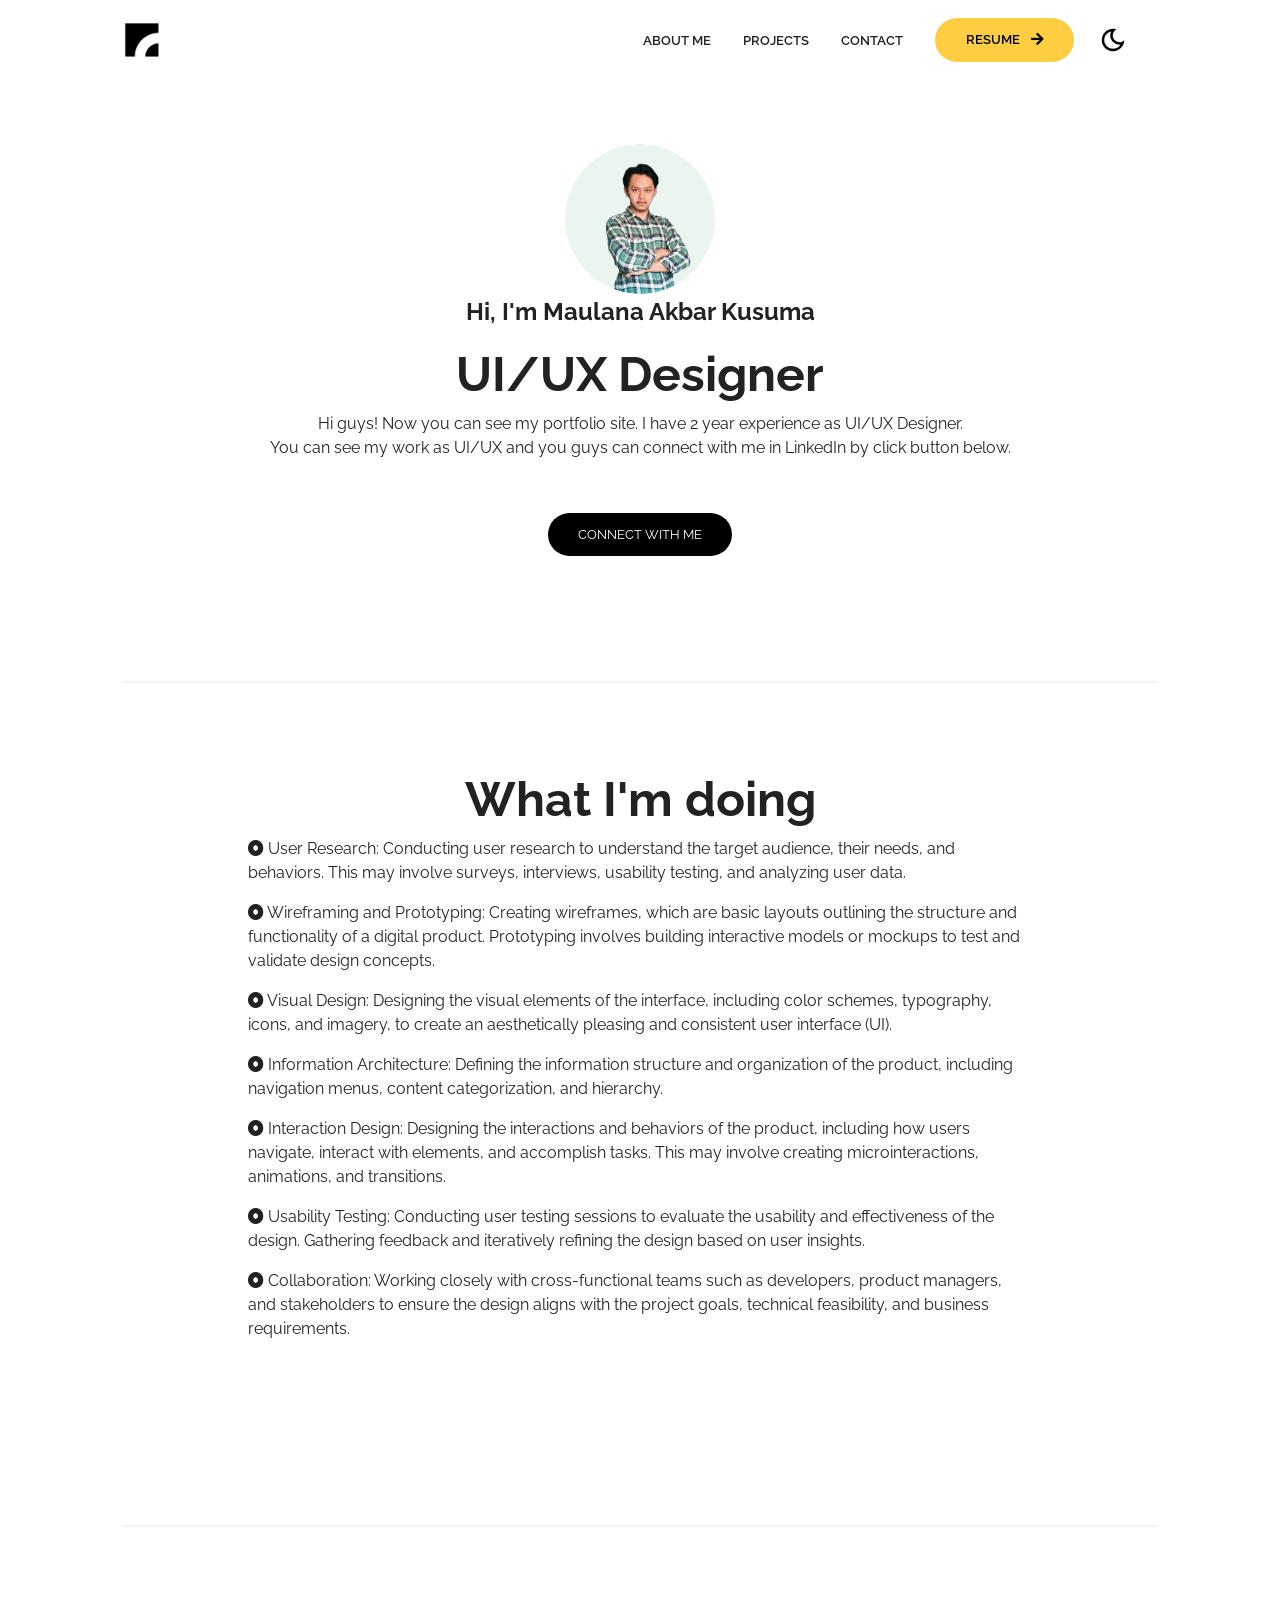
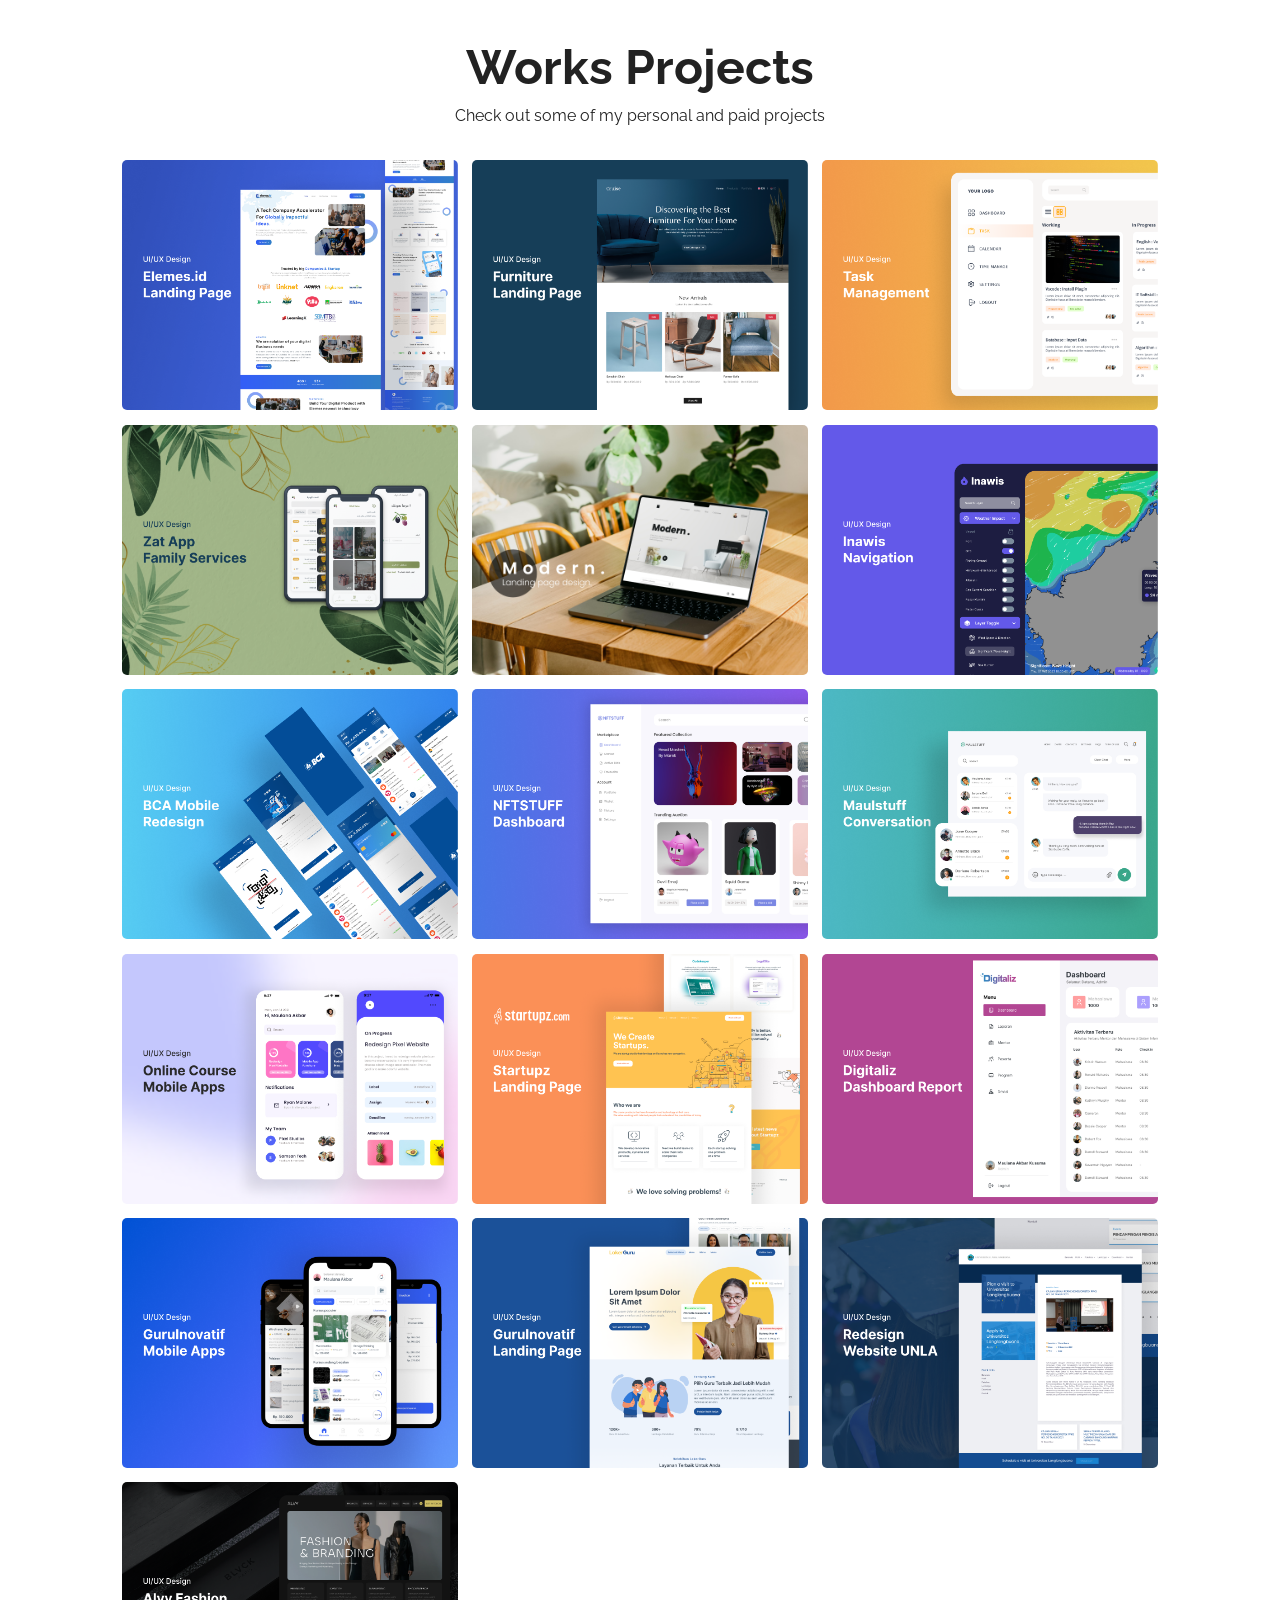
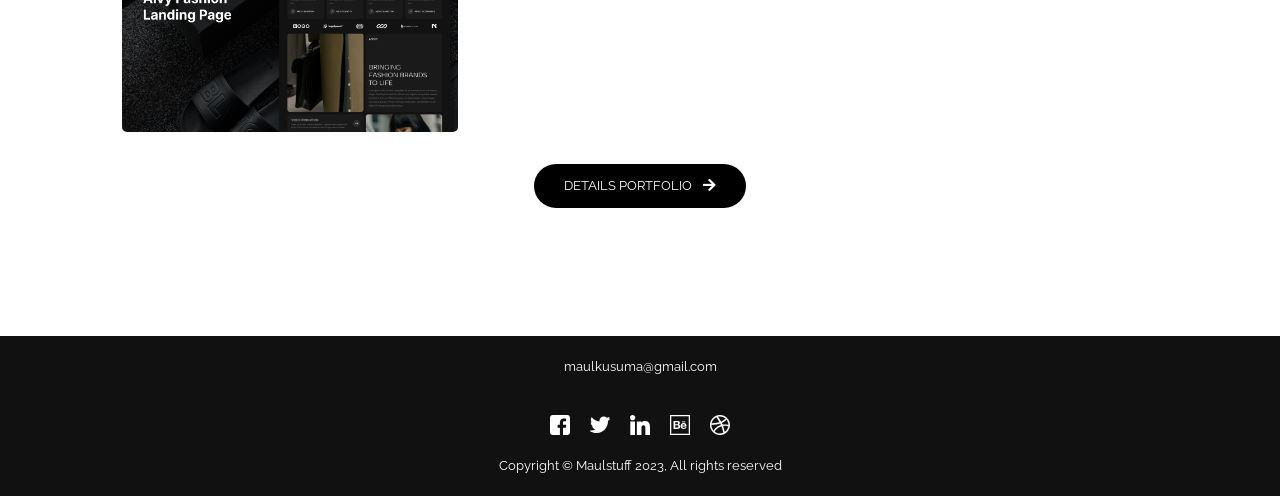
==== index.html @ 78053f5a "31 July" ====
<!DOCTYPE html>
<html lang="en">
  <head>
    <meta charset="UTF-8" />
    <meta http-equiv="X-UA-Compatible" content="IE=edge" />
    <meta name="viewport" content="width=device-width, initial-scale=1.0" />
    <!-- Primary Meta Tags -->
    <title>My Portfolio</title>
    <meta name="title" content="My Portfolio" />
    <meta
      name=" description"
      content="Portfolio UI/UX Designer Maulana Akbar Kusuma"
    />

    <meta property="og:type" content="website" />
    <meta property="og:url" content="#" />
    <meta property="og:title" content="My Portfolio" />
    <link
      rel="apple-touch-icon"
      sizes="180x180"
      href="assets/favicon/apple-touch-icon.png"
    />
    <link
      rel="icon"
      type="image/png"
      sizes="16x16"
      href="/assets/favicon/favicon-16x16.png"
    />
    <link
      rel="icon"
      type="image/png"
      sizes="32x32"
      href="assets/favicon/favicon-32x32.png"
    />
    <link
      rel="icon"
      type="image/png"
      sizes="192x192"
      href="assets/favicon/android-chrome-192x192.png"
    />
    <link
      rel="icon"
      type="image/png"
      sizes="512x512"
      href="assets/favicon/android-chrome-512x512.png"
    />
    <link rel="icon" type="image/x-icon" href="assets/favicon/favicon.ico" />
    <link rel="stylesheet" href="font-awesome/css/font-awesome.min.css" />
    <link
      rel="stylesheet"
      href="https://maxcdn.bootstrapcdn.com/font-awesome/4.5.0/css/font-awesome.min.css"
    />
    <link rel="manifest" href="assets/favicon/site.webmanifest" />
    <link
      rel="stylesheet"
      href="https://use.fontawesome.com/releases/v5.15.4/css/all.css"
      integrity="sha384-DyZ88mC6Up2uqS4h/KRgHuoeGwBcD4Ng9SiP4dIRy0EXTlnuz47vAwmeGwVChigm"
      crossorigin="anonymous"
    />
    <link rel="stylesheet" href="css/style.css" />
    <link rel="stylesheet" href="css/utilities.css" />
  </head>

  <body>
    <header id="hero">
      <!-- Navbar -->
      <nav class="navbar">
        <div class="container">
          <!-- Logo -->
          <h1 id="logo">
            <a href="https://behance.net/maulstuff"
              ><img src="./assets/logo.png" alt="Your Logo"
            /></a>
          </h1>
          <!-- Navbar links -->
          <ul class="nav-menu">
            <li><a class="nav-link" href="#about">ABOUT ME</a></li>
            <li><a class="nav-link" href="#projects">PROJECTS</a></li>
            <li><a class="nav-link" href="#footer">CONTACT</a></li>
            <!-- <li><a class="nav-link" href="#">BLOG</a></li> -->
            <li>
              <a
                class="nav-link btn btn-primary"
                href="https://drive.google.com/file/d/1hqlP78vDjMmkJTig_7hNvEA-8u4aOAXg/view?usp=share_link"
                >RESUME <i class="fas fa-arrow-right"></i
              ></a>
            </li>

            <!-- Toggle switch -->
            <div class="theme-switch">
              <input type="checkbox" id="switch" />
              <label class="toggle-icons" for="switch">
                <img class="moon" src="assets/moon.svg" />
                <img class="sun" src="assets/sun.svg" />
              </label>
            </div>
            <!-- Hamburger menu -->
          </ul>
          <div class="hamburger">
            <span class="bar"></span>
            <span class="bar"></span>
            <span class="bar"></span>
          </div>
        </div>
      </nav>

      <section class="header-container" id="about">
        <img class="profile-image" src="assets/img/akbar.png" alt="" />
        <h1>Hi, I'm Maulana Akbar Kusuma</h1>

        <div class="content-text">
          <h2>UI/UX Designer</h2>
          <!--<h2>UI/UX Designer</h2> -->

          <p>
            Hi guys! Now you can see my portfolio site. I have 2 year experience
            as UI/UX Designer.<br />
            You can see my work as UI/UX and you guys can connect with me in
            LinkedIn by click button below.
          </p>

          <p></p>
        </div>

        <a
          href="https://www.linkedin.com/in/maulstuff"
          class="btn btn-secondary"
          >Connect With Me</a
        >
      </section>
    </header>
    <section id="about" class="project-container container">
      <div class="division"></div>
      <div class="content-text">
        <h2>What I'm doing</h2>
        <ul class="work-top grid">
          <li class="lead">
            <p class="doing">
              <i class="fas fa-dot-circle"></i>
              User Research: Conducting user research to understand the target
              audience, their needs, and behaviors. This may involve surveys,
              interviews, usability testing, and analyzing user data.
            </p>
          </li>
          <li class="lead">
            <p class="doing">
              <i class="fas fa-dot-circle"></i> Wireframing and Prototyping:
              Creating wireframes, which are basic layouts outlining the
              structure and functionality of a digital product. Prototyping
              involves building interactive models or mockups to test and
              validate design concepts.
            </p>
          </li>

          <li class="lead">
            <p class="doing">
              <i class="fas fa-dot-circle"></i> Visual Design: Designing the
              visual elements of the interface, including color schemes,
              typography, icons, and imagery, to create an aesthetically
              pleasing and consistent user interface (UI).
            </p>
          </li>

          <li class="lead">
            <p class="doing">
              <i class="fas fa-dot-circle"></i> Information Architecture:
              Defining the information structure and organization of the
              product, including navigation menus, content categorization, and
              hierarchy.
            </p>
          </li>

          <li class="lead">
            <p class="doing">
              <i class="fas fa-dot-circle"></i> Interaction Design: Designing
              the interactions and behaviors of the product, including how users
              navigate, interact with elements, and accomplish tasks. This may
              involve creating microinteractions, animations, and transitions.
            </p>
          </li>

          <li class="lead">
            <p class="doing">
              <i class="fas fa-dot-circle"></i> Usability Testing: Conducting
              user testing sessions to evaluate the usability and effectiveness
              of the design. Gathering feedback and iteratively refining the
              design based on user insights.
            </p>
          </li>

          <li class="lead">
            <p class="doing">
              <i class="fas fa-dot-circle"></i> Collaboration: Working closely
              with cross-functional teams such as developers, product managers,
              and stakeholders to ensure the design aligns with the project
              goals, technical feasibility, and business requirements.
            </p>
          </li>
        </ul>
      </div>
    </section>

    <!-- Projects -->
    <section id="projects" class="project-container container">
      <div class="division"></div>
      <div class="content-text">
        <h2>Works Projects</h2>
        <p>Check out some of my personal and paid projects</p>
      </div>

      <article class="project">
        <!-- Project 1 -->
        <div href="" class="card">
          <div class="project-info">
            <div class="project-bio">
              <h3>Elemes.id</h3>
              <p>Landing Page</p>
            </div>

            <!--<div class="project-link">
            <a href="#"><i class="fab fa-github"></i></a>
            <a href="#"><i class="fas fa-globe"></i></a>
          </div>-->

            <div class="project-link">
              <!--<a href="#"><i class="fab fa-github"></i></a>
            <a href="#"><i class="fas fa-globe"></i></a>-->
            </div>
          </div>
        </div>

        <!-- Project 2 -->
        <div href="" class="card">
          <div class="project-info">
            <div class="project-bio">
              <h3>Cruise</h3>
              <p>Furniture Landing Page</p>
            </div>

            <div class="project-link">
              <!--<a href="#"><i class="fab fa-dribbble"></i></a>-->
              <!--<a
                href="https://www.behance.net/gallery/162640823/GuruInovatif-Mobile"
                ><i class="fab fa-behance"></i
              ></a>-->
            </div>
          </div>
        </div>

        <!-- Porject 3 -->
        <div href="" class="card">
          <div class="project-info">
            <div class="project-bio">
              <h3>Pegi-Pegi</h3>
              <p>Todo App</p>
            </div>

            <!--<div class="project-link">
            <a href="#"><i class="fab fa-github"></i></a>
            <a href="#"><i class="fas fa-globe"></i></a>
          </div>-->

            <div class="project-link">
              <!--<a href="#"><i class="fab fa-github"></i></a>
            <a href="#"><i class="fas fa-globe"></i></a>-->
            </div>
          </div>
        </div>

        <!-- Project 4 -->
        <div href="" class="card">
          <div class="project-info">
            <div class="project-bio">
              <h3>Zat App</h3>
              <p>Family Services Apps</p>
            </div>

            <!--<div class="project-link">
            <a href="#"><i class="fab fa-github"></i></a>
            <a href="#"><i class="fas fa-globe"></i></a>
          </div>-->

            <div class="project-link">
              <!--<a href="#"><i class="fab fa-github"></i></a>
            <a href="#"><i class="fas fa-globe"></i></a>-->
            </div>
          </div>
        </div>

        <!-- Project 5 -->
        <div href="" class="card">
          <div class="project-info">
            <div class="project-bio">
              <h3>Modern</h3>
              <p>Landing Page</p>
            </div>

            <!--<div class="project-link">
            <a href="#"><i class="fab fa-github"></i></a>
            <a href="#"><i class="fas fa-globe"></i></a>
          </div> -->

            <div class="project-link">
              <!--<a href="#"><i class="fab fa-github"></i></a>
            <a href="#"><i class="fas fa-globe"></i></a>-->
            </div>
          </div>
        </div>

        <!-- Project 6 -->
        <div href="" class="card">
          <div class="project-info">
            <div class="project-bio">
              <h3>Inawis Navigation</h3>
              <p>Dashboard GIS</p>
            </div>

            <div class="project-link">
              <!--<a
                href="https://www.behance.net/gallery/159828777/Landing-Page-Startupz"
                ><i class="fab fa-behance"></i
              ></a>
              <a href="#"><i class="fas fa-globe"></i></a>-->
            </div>
          </div>
        </div>

        <!-- Project 7 -->
        <div href="" class="card">
          <div class="project-info">
            <div class="project-bio">
              <h3>BCA Mobile</h3>
              <p>Redesign BCA Mobile Apps</p>
            </div>

            <div class="project-link">
              <!--<a
                href="https://www.behance.net/gallery/159828777/Landing-Page-Startupz"
                ><i class="fab fa-behance"></i
              ></a>
              <a href="#"><i class="fas fa-globe"></i></a>-->
            </div>
          </div>
        </div>

        <!-- Project 8 -->
        <div href="" class="card">
          <div class="project-info">
            <div class="project-bio">
              <h3>NFTSTUFF</h3>
              <p>NFT Dashboard Concept</p>
            </div>

            <div class="project-link">
              <!--<a
                href="https://www.behance.net/gallery/159828777/Landing-Page-Startupz"
                ><i class="fab fa-behance"></i
              ></a>
              <a href="#"><i class="fas fa-globe"></i></a>-->
            </div>
          </div>
        </div>

        <!-- Project 9 -->
        <div href="" class="card">
          <div class="project-info">
            <div class="project-bio">
              <h3>Maulstuff</h3>
              <p>Conversation Concept Design</p>
            </div>

            <div class="project-link">
              <!--<a
                href="https://www.behance.net/gallery/159828777/Landing-Page-Startupz"
                ><i class="fab fa-behance"></i
              ></a>
              <a href="#"><i class="fas fa-globe"></i></a>-->
            </div>
          </div>
        </div>

        <!-- Project 10 -->
        <div href="" class="card">
          <div class="project-info">
            <div class="project-bio">
              <h3>Online Course</h3>
              <p>Mobile Apps</p>
            </div>

            <div class="project-link">
              <!--<a
                href="https://www.behance.net/gallery/159828777/Landing-Page-Startupz"
                ><i class="fab fa-behance"></i
              ></a>
              <a href="#"><i class="fas fa-globe"></i></a>-->
            </div>
          </div>
        </div>

        <!-- Project 11 -->
        <div href="" class="card">
          <div class="project-info">
            <div class="project-bio">
              <h3>Startupz</h3>
              <p>Landing Page</p>
            </div>

            <div class="project-link">
              <a
                href="https://www.behance.net/gallery/159828777/Landing-Page-Startupz"
                ><i class="fab fa-behance"></i
              ></a>
              <!--<a href="#"><i class="fas fa-globe"></i></a>-->
            </div>
          </div>
        </div>

        <!-- Project 12 -->
        <div href="" class="card">
          <div class="project-info">
            <div class="project-bio">
              <h3>Digitaliz</h3>
              <p>Dashboard Internship Report</p>
            </div>

            <div class="project-link">
              <!--<a
                href="https://www.behance.net/gallery/159828777/Landing-Page-Startupz"
                ><i class="fab fa-behance"></i
              ></a>
              <a href="#"><i class="fas fa-globe"></i></a>-->
            </div>
          </div>
        </div>

        <!-- Project 13 -->
        <div href="" class="card">
          <div class="project-info">
            <div class="project-bio">
              <h3>GuruInovatif</h3>
              <p>Mobile Apps</p>
            </div>

            <div class="project-link">
              <!--<a
                href="https://www.behance.net/gallery/159828777/Landing-Page-Startupz"
                ><i class="fab fa-behance"></i
              ></a>
              <a href="#"><i class="fas fa-globe"></i></a>-->
            </div>
          </div>
        </div>

        <!-- Project 14 -->
        <div href="" class="card">
          <div class="project-info">
            <div class="project-bio">
              <h3>GuruInovatif</h3>
              <p>Landing Page</p>
            </div>

            <div class="project-link">
              <!--<a
                href="https://www.behance.net/gallery/159828777/Landing-Page-Startupz"
                ><i class="fab fa-behance"></i
              ></a>
              <a href="#"><i class="fas fa-globe"></i></a>-->
            </div>
          </div>
        </div>

        <!-- Project 15 -->
        <div href="" class="card">
          <div class="project-info">
            <div class="project-bio">
              <h3>Website</h3>
              <p>Universitas Langlangbuana</p>
            </div>

            <div class="project-link">
              <!--<a
                href="https://www.behance.net/gallery/159828777/Landing-Page-Startupz"
                ><i class="fab fa-behance"></i
              ></a>
              <a href="#"><i class="fas fa-globe"></i></a>-->
            </div>
          </div>
        </div>

        <!-- Project 16 -->
        <div href="" class="card">
          <div class="project-info">
            <div class="project-bio">
              <h3>Alvy Fashion</h3>
              <p>Landing Page</p>
            </div>

            <div class="project-link">
              <a href="https://dribbble.com/shots/22111747-ALVY-Landing-Page"
                ><i class="fab fa-dribbble"></i
              ></a>
            </div>
          </div>
        </div>
      </article>

      <a
        href="https://drive.google.com/file/d/17fbpIZ1PMF_nA6kcBOVyBpdSHMc8NYAP/view?usp=sharing"
        class="btn btn-secondary"
        >Details Portfolio <i class="fas fa-arrow-right"></i
      ></a>
    </section>

    <footer id="footer">
      <div class="container">
        <a href="mailto:maulkusuma@gmail.com">maulkusuma@gmail.com</a><br />

        <!-- Social links -->
        <div class="social">
          <a href="https://facebook.com/maulstuff"
            ><img src="./assets/facebook-icon.svg" alt="Facebook"
          /></a>
          <a href="https://twitter.com/maulstuff"
            ><img src="./assets/twitter-icon.svg" alt="Twitter"
          /></a>
          <a href="https://linkedin.com/in/maulstuff"
            ><img src="./assets/linkedin-icon.svg" alt="Linkedin"
          /></a>
          <a href="https://behance.net/maulstuff"
            ><img src="./assets/behance-svgrepo-com.svg" alt="behance"
          /></a>
          <a href="https://dribbble.com/maulstuff"
            ><img src="./assets/dribbble-svgrepo-com.svg" alt="dribbble"
          /></a>
        </div>

        <div class="attribution">
          <a href="#" target="_blank" rel="noopener noreferrer"> </a>
        </div>
        <p>Copyright &copy; Maulstuff 2023, All rights reserved</p>
      </div>
    </footer>
    <script src="js/script.js"></script>
  </body>
</html>
---- css/style.css ----
/* This is the required project styling. Will contain essential CSS styles like:
   * Flex property
   * Grid layout
   * Cards and sections
*/

@import url(https://fonts.googleapis.com/css?family=Raleway:100,200,300,regular,500,600,700,800,900,100italic,200italic,300italic,italic,500italic,600italic,700italic,800italic,900italic);

/* variables */
:root {
  /* Colors */
  --primary-color: #ffcd42;
  --secondary-color: #ffd35c;
  --bg-primary: #ffffff;
  --text-color: #222222;
  --text-color-two: #ffffff;
  --bg-secondary: #000000;
  --card-background: #f4f4f4;
  --bg-secondary-two: #111111;

  --shadow: 0 10px 40px rgba(0, 0, 0, 0.2);

  /* Font Weight */
  --weight-small: 400;
  --weight-semibold: 600;
  --weight-bold: 800;

  /* Max width */
  --width-small: 600px;
  --width-medium: 1100px;
  --width-large: 1300px;
}

[data-theme="dark"] {
  --primary-color: #ffcd42;
  --secondary-color: #ffd35c;
  --bg-primary: #000000;
  --text-color: #ffffff;
  --text-color-two: #222222;
  --bg-secondary: #ffffff;
  --card-background: #111111;
  --bg-secondary-two: #f4f4f4;
  --shadow: 0 2px 10px rgba(95, 95, 95, 0.2);
}

html {
  font-size: 100%;
  scroll-behavior: smooth;
}

/* Reset default styling */
* {
  margin: 0;
  padding: 0;
  box-sizing: border-box;
}

ul {
  list-style: none;
}

a {
  text-decoration: none;
  color: var(--text-color);
}

/* Main styling */
body {
  background: var(--bg-primary);
  color: var(--text-color);
  font-family: "Raleway", sans-serif;
  line-height: 1.5;
}

/* Navbar */
.navbar {
  position: fixed;
  top: 0;
  left: 0;
  right: 0;
  z-index: 20;
  background: var(--bg-primary);
}

.navbar .container {
  display: flex;
  align-items: center;
  justify-content: space-between;
  z-index: 20;
  height: 80px;
  width: 100%;
}

.navbar .nav-menu {
  display: flex;
  align-items: center;
  background: var(--bg-primary);
}

.navbar .nav-link {
  margin: 0 1rem;
  font-size: 0.8rem;
  font-weight: var(--weight-semibold);
}

.navbar #logo img {
  display: block;
  width: 40px;
}

.navbar .btn {
  margin-right: 1.5rem;
}

.fas.fa-arrow-right {
  margin-left: 0.5rem;
  font-size: 0.9rem;
}

/* hamburger */
.hamburger {
  margin-bottom: 0.1rem;
  display: none;
}

.bar {
  display: block;
  width: 23px;
  height: 3px;
  margin: 4px auto;
  transition: all 0.3s ease-in-out;
  border-radius: 30px;
  background-color: var(--bg-secondary);
}

/* Hero section */
#hero {
  display: flex;
  flex-direction: column;
  height: 100%;
}

.profile-image {
  width: 150px;
  border-radius: 50%;
  animation: bounce 1s infinite alternate;
}

@keyframes bounce {
  from {
    transform: translateY(0px);
  }

  to {
    transform: translateY(-10px);
  }
}

.division {
  width: 100%;
  height: 2px;
  background-color: var(--card-background);
  margin: 5.5rem 0;
}
/* Projects */
#projects {
  display: flex;
  flex-direction: column;
  margin: 2rem auto 5rem;
}

#projects .btn {
  align-self: center;
  margin: 2rem 0;
}

.project {
  display: grid;
  grid-template-columns: repeat(3, 1fr);
  grid-auto-rows: minmax(250px, auto);
  grid-gap: 0.9rem;
}

.card .project-bio p {
  font-size: 0.83rem;
}

.card .project-bio h3 {
  font-size: 0.9rem;
}

.project-info {
  display: flex;
  justify-content: space-between;
  opacity: 0;
  position: relative;
  transition: 0.5s ease-in-out;
}

.project-bio {
  display: flex;
  flex-direction: column;
  justify-content: flex-end;
  position: relative;
  top: 160px;
  left: 10px;
}

/* Footer */
#footer {
  background: #111111;
}

#footer .container {
  display: flex;
  flex-direction: column;
  align-items: center;
  justify-content: center;
  color: #ffffff;
  min-height: 160px;
  text-align: center;
}

#footer a {
  font-size: 0.8rem;
  color: #fff;
}

#footer a:hover {
  opacity: 0.6;
}

#footer .social {
  margin: 0.9rem 0;
}

#footer .social img {
  width: 20px;
  height: 20px;
}

#footer .social a {
  margin: 0 0.5rem;
}

#footer p {
  font-size: 0.8rem;
}

/* Responsiveness */

@media (max-width: 1000px) {
  .project {
    display: grid;
    grid-template-columns: repeat(2, 1fr);
  }
}

@media (max-width: 768px) {
}

@media (max-width: 670px) {
  .navbar .nav-menu {
    position: fixed;
    right: -100vw;
    top: 4.5rem;
    flex-direction: column;
    width: calc(80% - 10px);
    transition: 0.3s;
    box-shadow: var(--shadow);
    padding: 2rem;
    border-radius: 5px;
    align-items: flex-start;
  }

  .navbar .btn {
    margin: 0;
    margin-top: 1rem;
  }

  .nav-menu.active {
    right: 20px;
  }

  .nav-menu .nav-link {
    font-size: 0.9rem;
    margin: 0 0.2rem;
  }

  .nav-menu li {
    margin-bottom: 0.5rem;
    width: 100%;
  }

  .nav-menu .btn {
    width: 100%;
    text-align: center;
    margin-top: 0.5rem;
  }

  .hamburger {
    display: block;
    cursor: pointer;
    padding: 0.2rem 0.4rem;
  }

  .hamburger.active {
    border: 1px dotted gray;
  }

  .hamburger.active .bar:nth-child(2) {
    opacity: 0;
  }

  .hamburger.active .bar:nth-child(1) {
    transform: translateY(6px) rotate(45deg);
  }

  .hamburger.active .bar:nth-child(3) {
    transform: translateY(-8px) rotate(-45deg);
  }
}

@media (max-width: 600px) {
  .project {
    display: grid;
    grid-template-columns: 1fr;
  }

  .header-container .btn {
    border-radius: 5px;
    width: 80%;
  }

  .work-top {
    grid-template-columns: repeat(2, 1fr);
    column-gap: 6rem;
    row-gap: 0;
  }
  .lead {
    opacity: 0.8;
    padding: 1rem 0;
    font-size: 1.7rem;
    font-weight: 300;
    line-height: 1.8;
  }
}
---- css/utilities.css ----
/* ?This is where reusable styling of this template will be. 
   !Will contain things like:
   * Button styling
   * Background color styling
   * padding and margin
*/

.container {
  max-width: var(--width-medium);
  margin: 0 auto;
  padding: 1rem 2rem;
}

h1::selection,
h2::selection {
  color: #111;
  background: var(--primary-color);
}

/* Buttons */
.btn {
  display: inline-block;
  padding: 0.75rem 1.9rem;
  border-radius: 30px;
  text-transform: uppercase;
  font-size: 0.82rem;
  transition: 0.3s;
}

.btn-primary {
  background: var(--primary-color);
  color: #000000;
}

.btn-secondary {
  margin: 5px 0;
  background-color: var(--bg-secondary);
  color: var(--bg-primary);
}

/* add hover to resume button */
.btn-primary:hover {
  background: var(--secondary-color);
}

/* Dark mode toggle */
#switch {
  display: none;
}

.toggle-icons {
  display: flex;
  justify-content: space-between;
  align-items: center;
  cursor: pointer;
}

.toggle-icons > img {
  transition: 0.6s cubic-bezier(0.23, 1, 0.32, 1);
  width: 30px;
}

.moon {
  transform: rotate(10deg);
}

#switch:checked + .toggle-icons .moon {
  transform: rotate(250deg);
}

#switch:checked + .toggle-icons .sun {
  transform: rotate(100deg);
}

/* Header Container */
.header-container {
  display: flex;
  flex-direction: column;
  align-items: center;
  justify-content: center;
  margin-top: 8rem;
  padding: 1rem;
}

.header-container > div {
  margin-top: 1rem;
}

.content-text {
  text-align: center;
  margin: 1.5rem 0;
}

.content-text h2 {
  font-size: 3rem;
  line-height: 1.2;
  transition: 0.2s ease-in-out;
}

.content-text p {
  padding: 0.5rem;
  margin: 0 auto;
  max-width: 800px;
}

.doing {
  padding: 0.5rem;
  margin: 0 auto;
  max-width: 800px;
  text-align: left;
}

/* Project cards */
.card {
  padding: 1rem;
  background: var(--card-background);
  color: #ffffff;
  border-radius: 5px;
  transition: 0.4s ease-in-out;
  cursor: pointer;
}

.card a {
  color: #ffffff;
  transition: 0.25s ease-in-out;
  font-size: 1.1rem;
  margin-right: 0.3rem;
}

.card a:hover {
  color: var(--primary-color);
}

.card:hover {
  box-shadow: inset 0 100px 1000px 10px rgba(0, 0, 0, 0.8);
}

.card:hover .project-info {
  opacity: 1;
}

/* Project Images */

/* project 1 */
.card:nth-child(1) {
  background: url(../assets/project/Pro1.png) center center/cover;
}

/* Project 2 */
.card:nth-child(2) {
  background: url(../assets/project/Pro2.png) center center/cover;
}

/* Project 3 */
.card:nth-child(3) {
  background: url(../assets/project/Pro3.png) center center/cover;
}

/* Project 4 */
.card:nth-child(4) {
  background: url(../assets/project/Pro4.png) center center/cover;
}

/* Project 5 */
.card:nth-child(5) {
  background: url(../assets/project/Pro5.png) center center/cover;
}

/* Project 6 */
.card:nth-child(6) {
  background: url(../assets/project/Pro6.png) center center/cover;
}

/* Project 7 */
.card:nth-child(7) {
  background: url(../assets/project/Pro7.png) center center/cover;
}

/* Project 8 */
.card:nth-child(8) {
  background: url(../assets/project/Pro8.png) center center/cover;
}

/* Project 9 */
.card:nth-child(9) {
  background: url(../assets/project/Pro9.png) center center/cover;
}

/* Project 10 */
.card:nth-child(10) {
  background: url(../assets/project/Pro10.png) center center/cover;
}

/* Project 11 */
.card:nth-child(11) {
  background: url(../assets/project/Pro11.png) center center/cover;
}

/* Project 12 */
.card:nth-child(12) {
  background: url(../assets/project/Pro12.png) center center/cover;
}

/* Project 13 */
.card:nth-child(13) {
  background: url(../assets/project/Pro13.png) center center/cover;
}

/* Project 14 */
.card:nth-child(14) {
  background: url(../assets/project/Pro14.png) center center/cover;
}

/* Project 15 */
.card:nth-child(15) {
  background: url(../assets/project/Pro15.png) center center/cover;
}

/* Project 16 */
.card:nth-child(16) {
  background: url(../assets/project/Pro16.png) center center/cover;
}

/* Media Queries */
@media (max-width: 768px) {
  .header-container {
    margin-top: 7rem;
  }

  .content-text h2 {
    font-size: 2.5rem;
  }
}
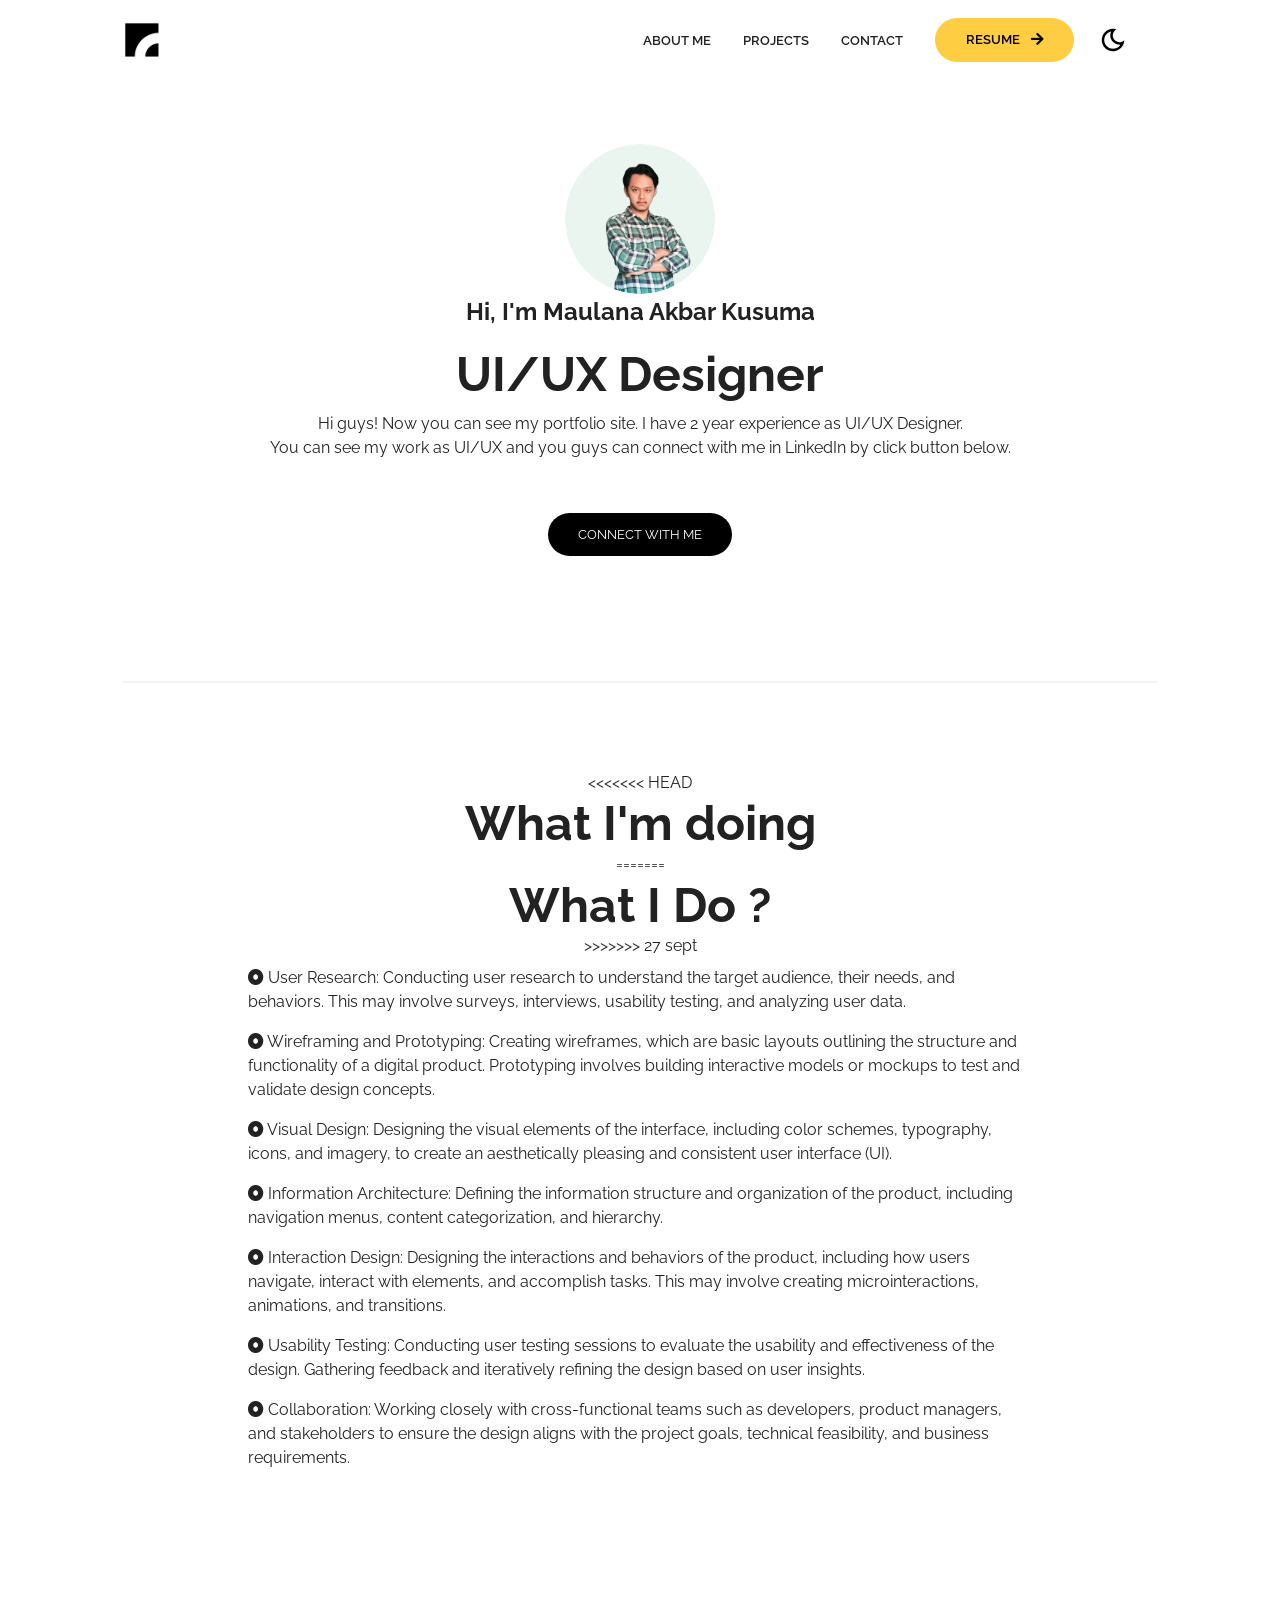
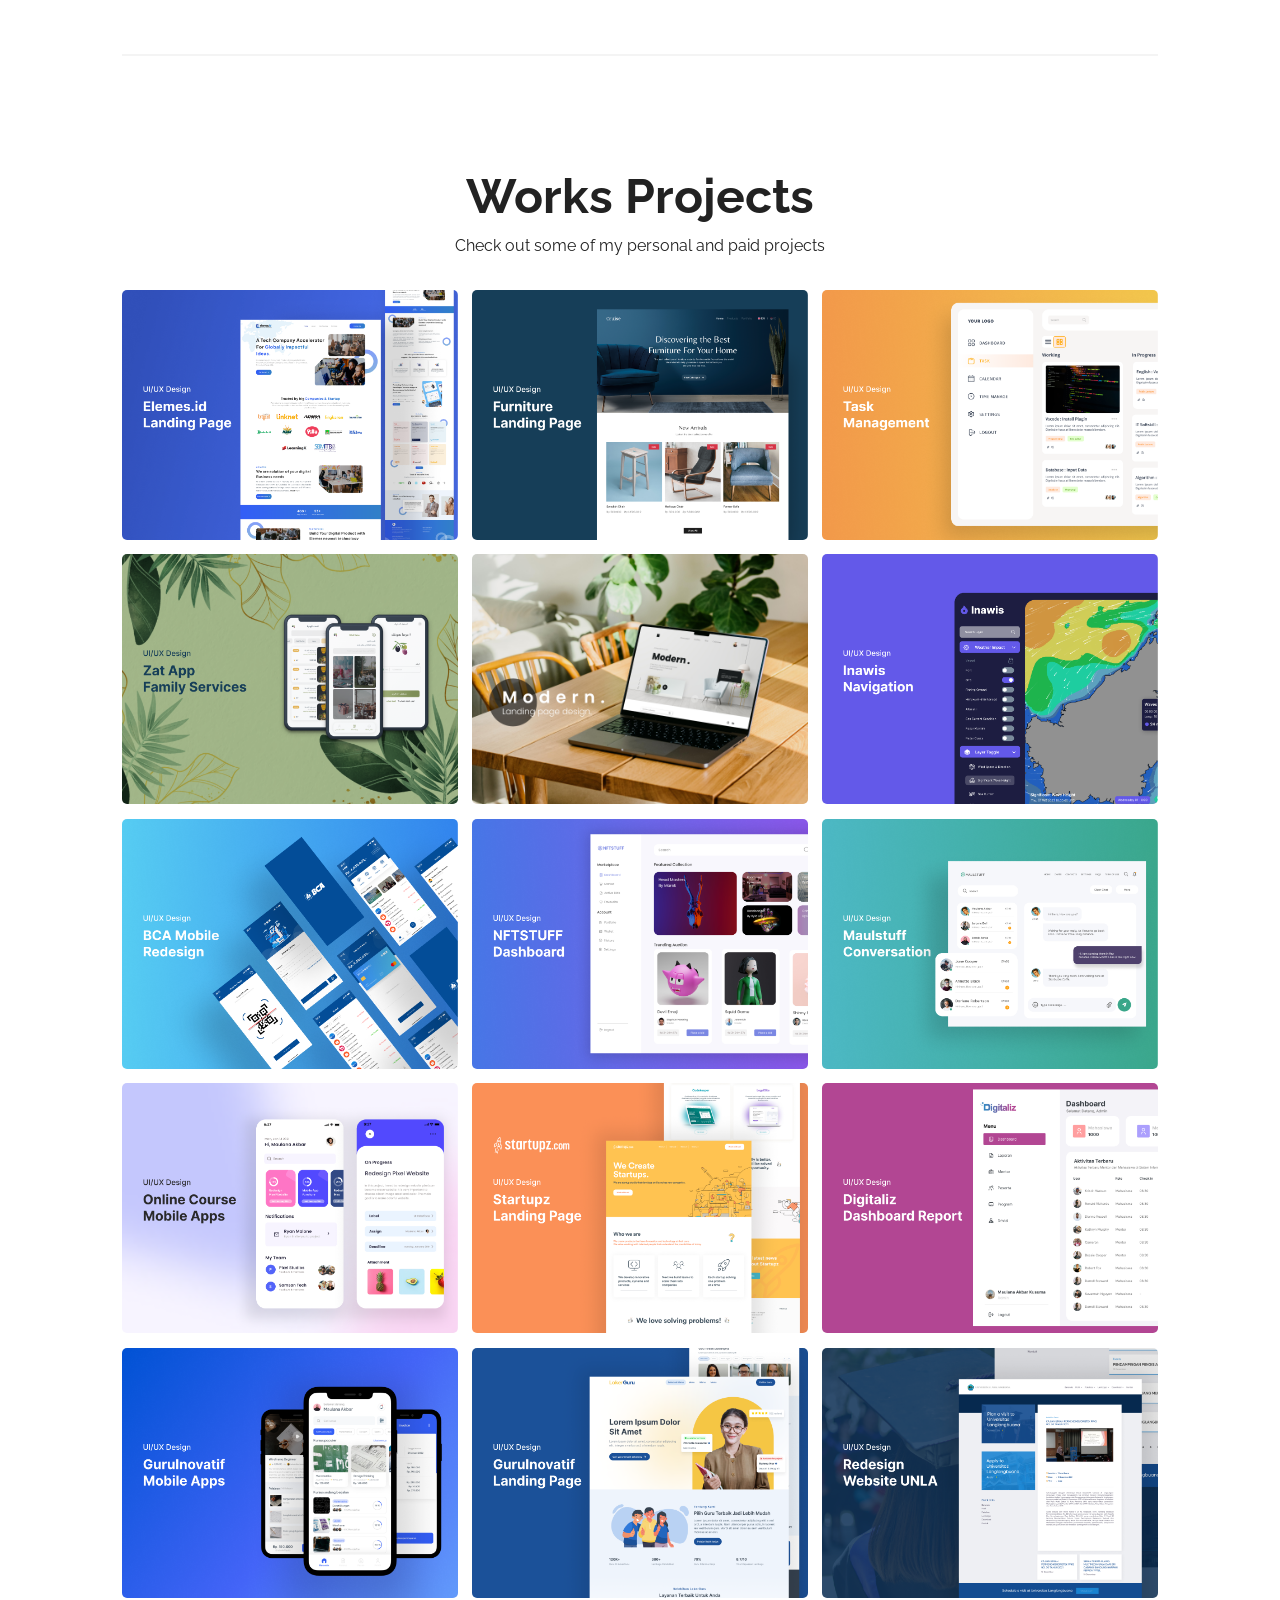
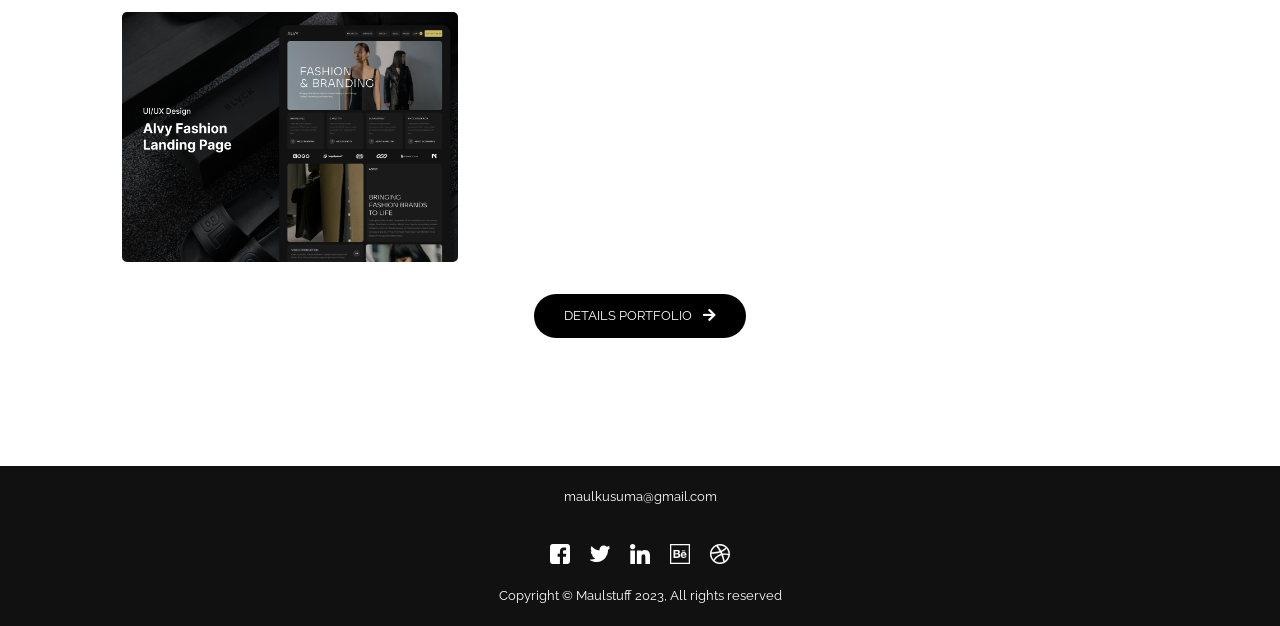
==== commit 146576b7: "67" ====
--- a/index.html
+++ b/index.html
@@ -81,7 +81,7 @@
             <li>
               <a
                 class="nav-link btn btn-primary"
-                href="https://drive.google.com/file/d/1hqlP78vDjMmkJTig_7hNvEA-8u4aOAXg/view?usp=share_link"
+                href="https://drive.google.com/file/d/1UvTj785uxE-su8QQBxYOY_RUdeltuJB5/view?usp=sharing"
                 >RESUME <i class="fas fa-arrow-right"></i
               ></a>
             </li>
@@ -132,7 +132,11 @@
     <section id="about" class="project-container container">
       <div class="division"></div>
       <div class="content-text">
+<<<<<<< HEAD
         <h2>What I'm doing</h2>
+=======
+        <h2>What I Do ?</h2>
+>>>>>>> 27 sept
         <ul class="work-top grid">
           <li class="lead">
             <p class="doing">
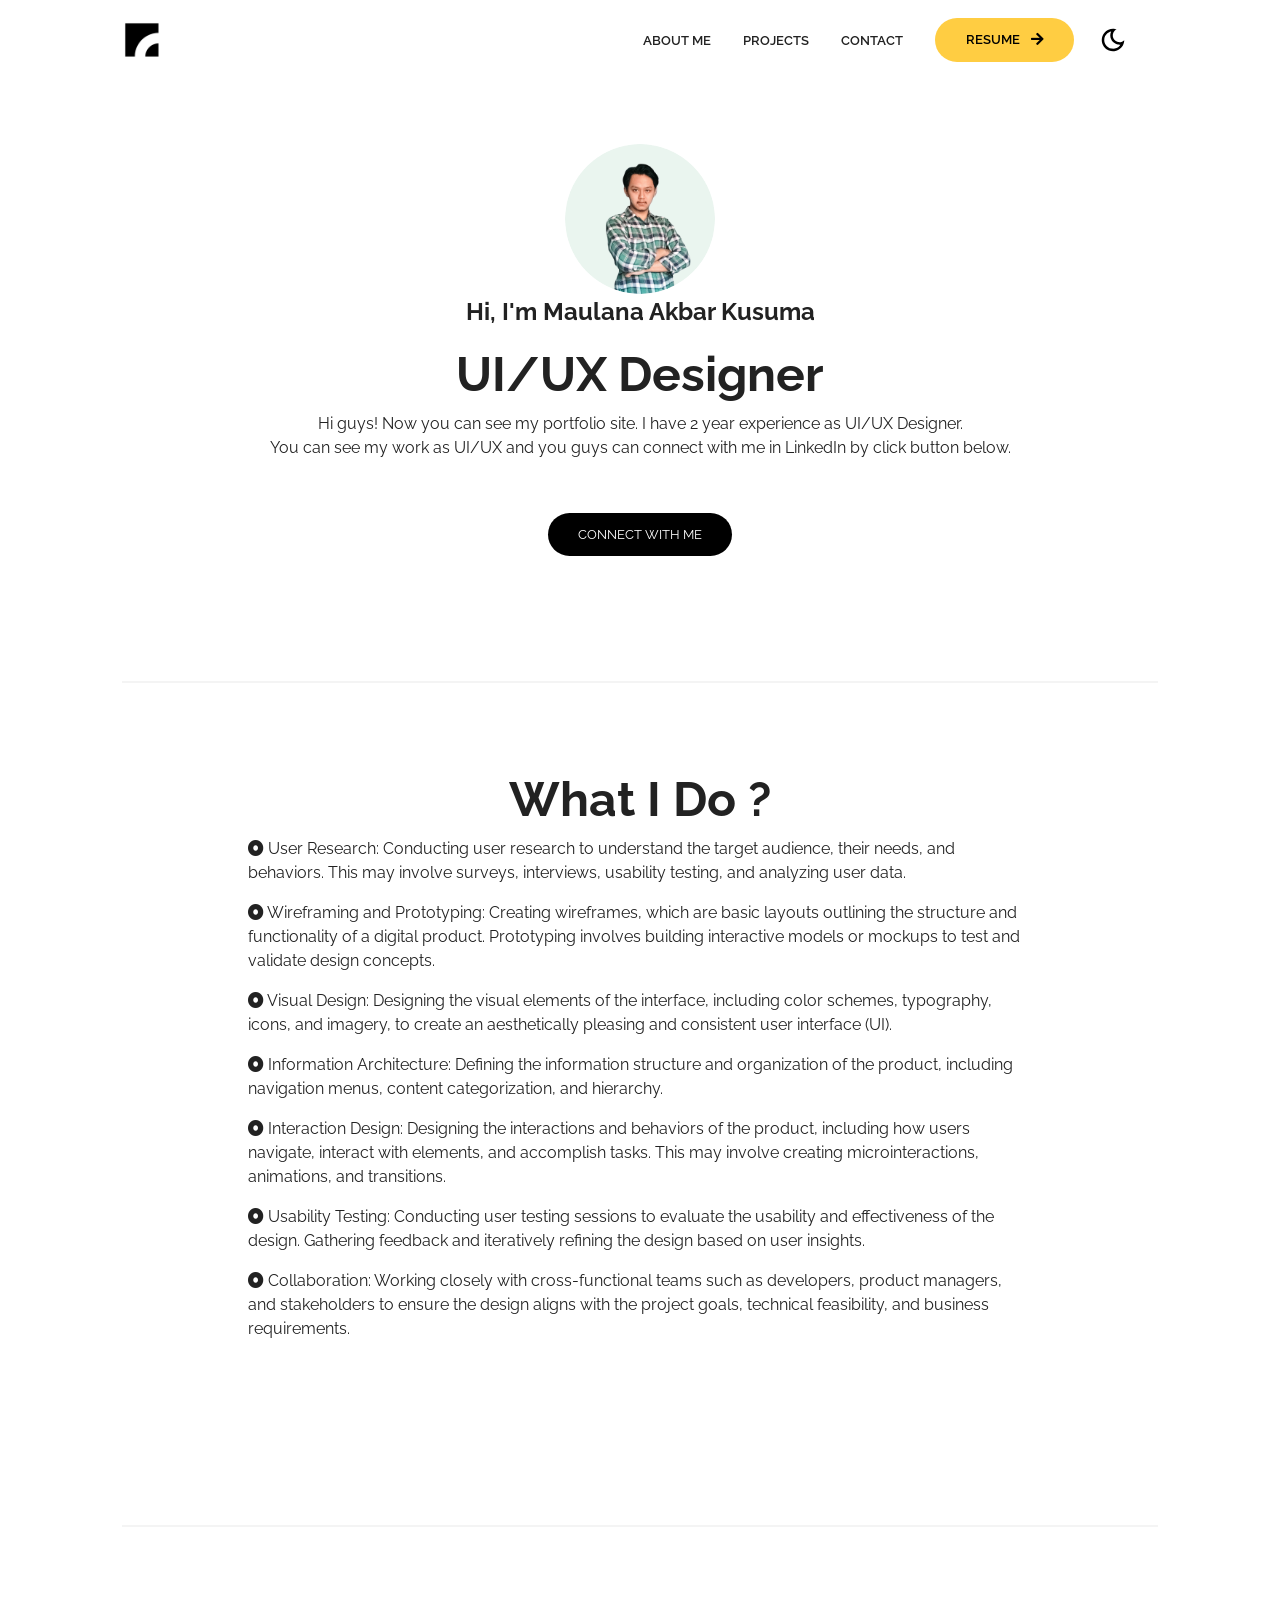
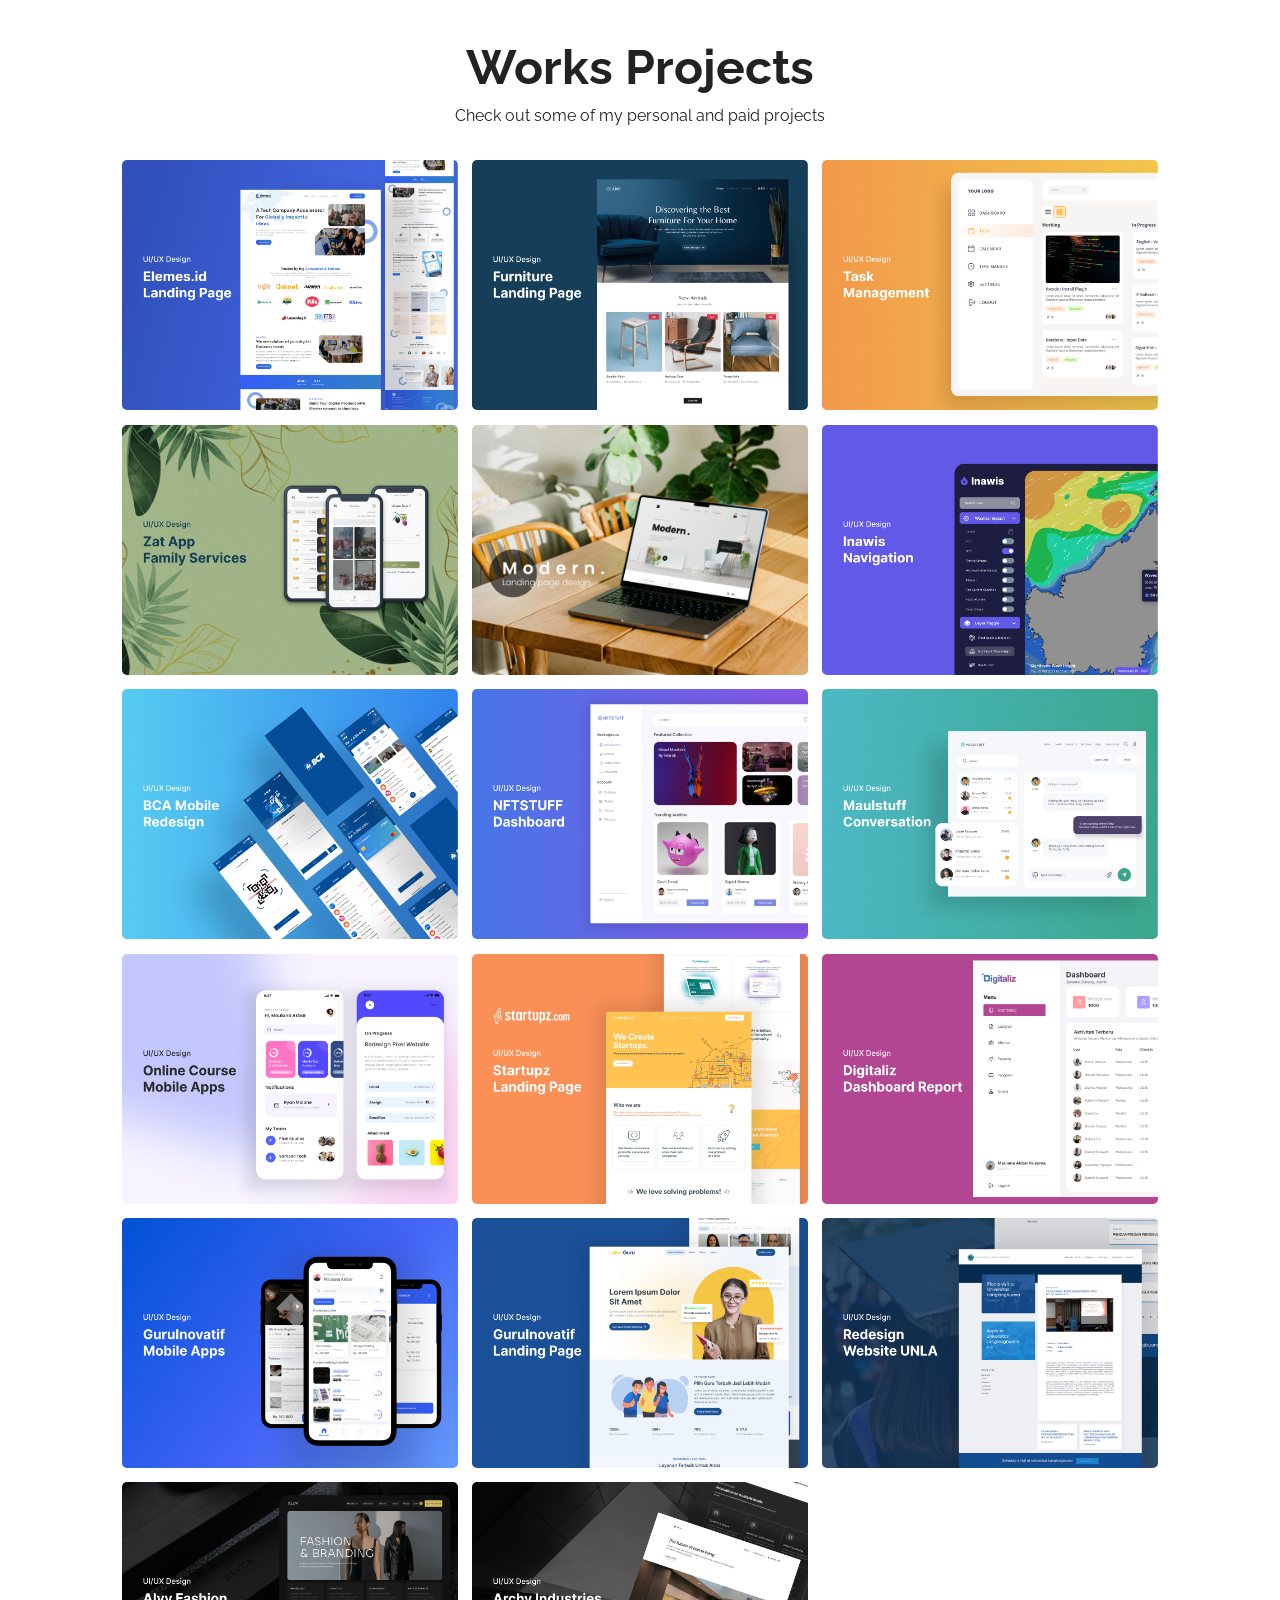
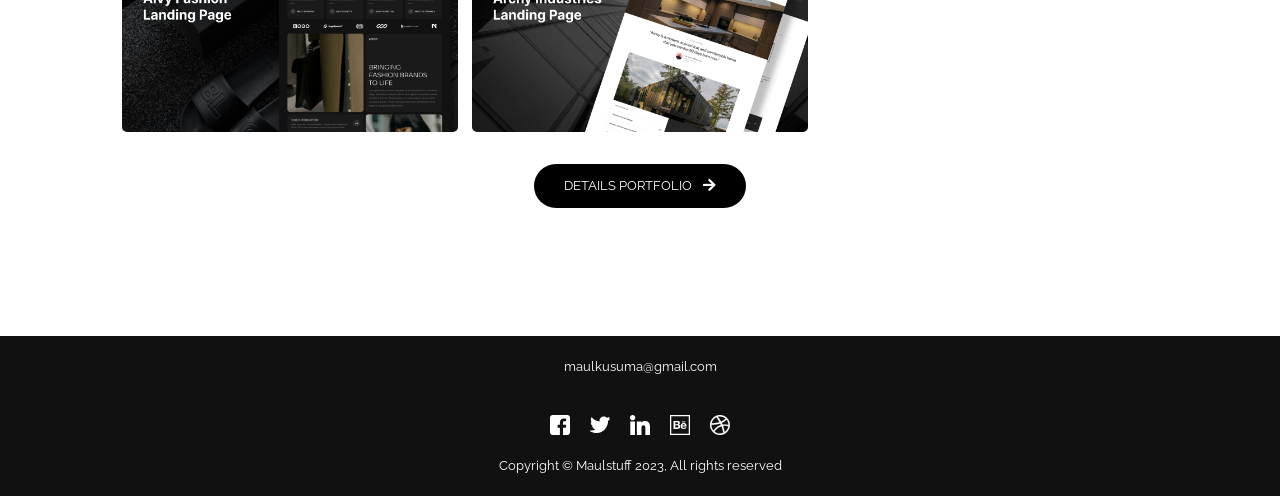
==== commit d8bb6aa9: "27 sept baru" ====
--- a/index.html
+++ b/index.html
@@ -132,11 +132,7 @@
     <section id="about" class="project-container container">
       <div class="division"></div>
       <div class="content-text">
-<<<<<<< HEAD
-        <h2>What I'm doing</h2>
-=======
         <h2>What I Do ?</h2>
->>>>>>> 27 sept
         <ul class="work-top grid">
           <li class="lead">
             <p class="doing">
@@ -384,7 +380,7 @@
         </div>
 
         <!-- Project 10 -->
-        <div href="" class="card">
+        <div href="" class="card" id="">
           <div class="project-info">
             <div class="project-bio">
               <h3>Online Course</h3>
@@ -454,7 +450,6 @@
             </div>
           </div>
         </div>
-
         <!-- Project 14 -->
         <div href="" class="card">
           <div class="project-info">
@@ -506,8 +501,21 @@
             </div>
           </div>
         </div>
+
+        <!-- Project 17 -->
+        <div href="" class="card">
+          <div class="project-info">
+            <div class="project-bio">
+              <h3>Archy Industries</h3>
+              <p>Landing Page</p>
+            </div>
+
+            <div class="project-link">
+              <!--<a href="#"><i class="fab fa-dribbble"></i></a>-->
+            </div>
+          </div>
+        </div>
       </article>
-
       <a
         href="https://drive.google.com/file/d/17fbpIZ1PMF_nA6kcBOVyBpdSHMc8NYAP/view?usp=sharing"
         class="btn btn-secondary"
@@ -544,6 +552,7 @@
         <p>Copyright &copy; Maulstuff 2023, All rights reserved</p>
       </div>
     </footer>
+
     <script src="js/script.js"></script>
   </body>
 </html>
--- a/css/style.css
+++ b/css/style.css
@@ -344,4 +344,5 @@
     font-weight: 300;
     line-height: 1.8;
   }
-}
+  
+}
--- a/css/utilities.css
+++ b/css/utilities.css
@@ -221,6 +221,11 @@
   background: url(../assets/project/Pro16.png) center center/cover;
 }
 
+/* Project 17 */
+.card:nth-child(17) {
+  background: url(../assets/project/Pro17.png) center center/cover;
+}
+
 /* Media Queries */
 @media (max-width: 768px) {
   .header-container {
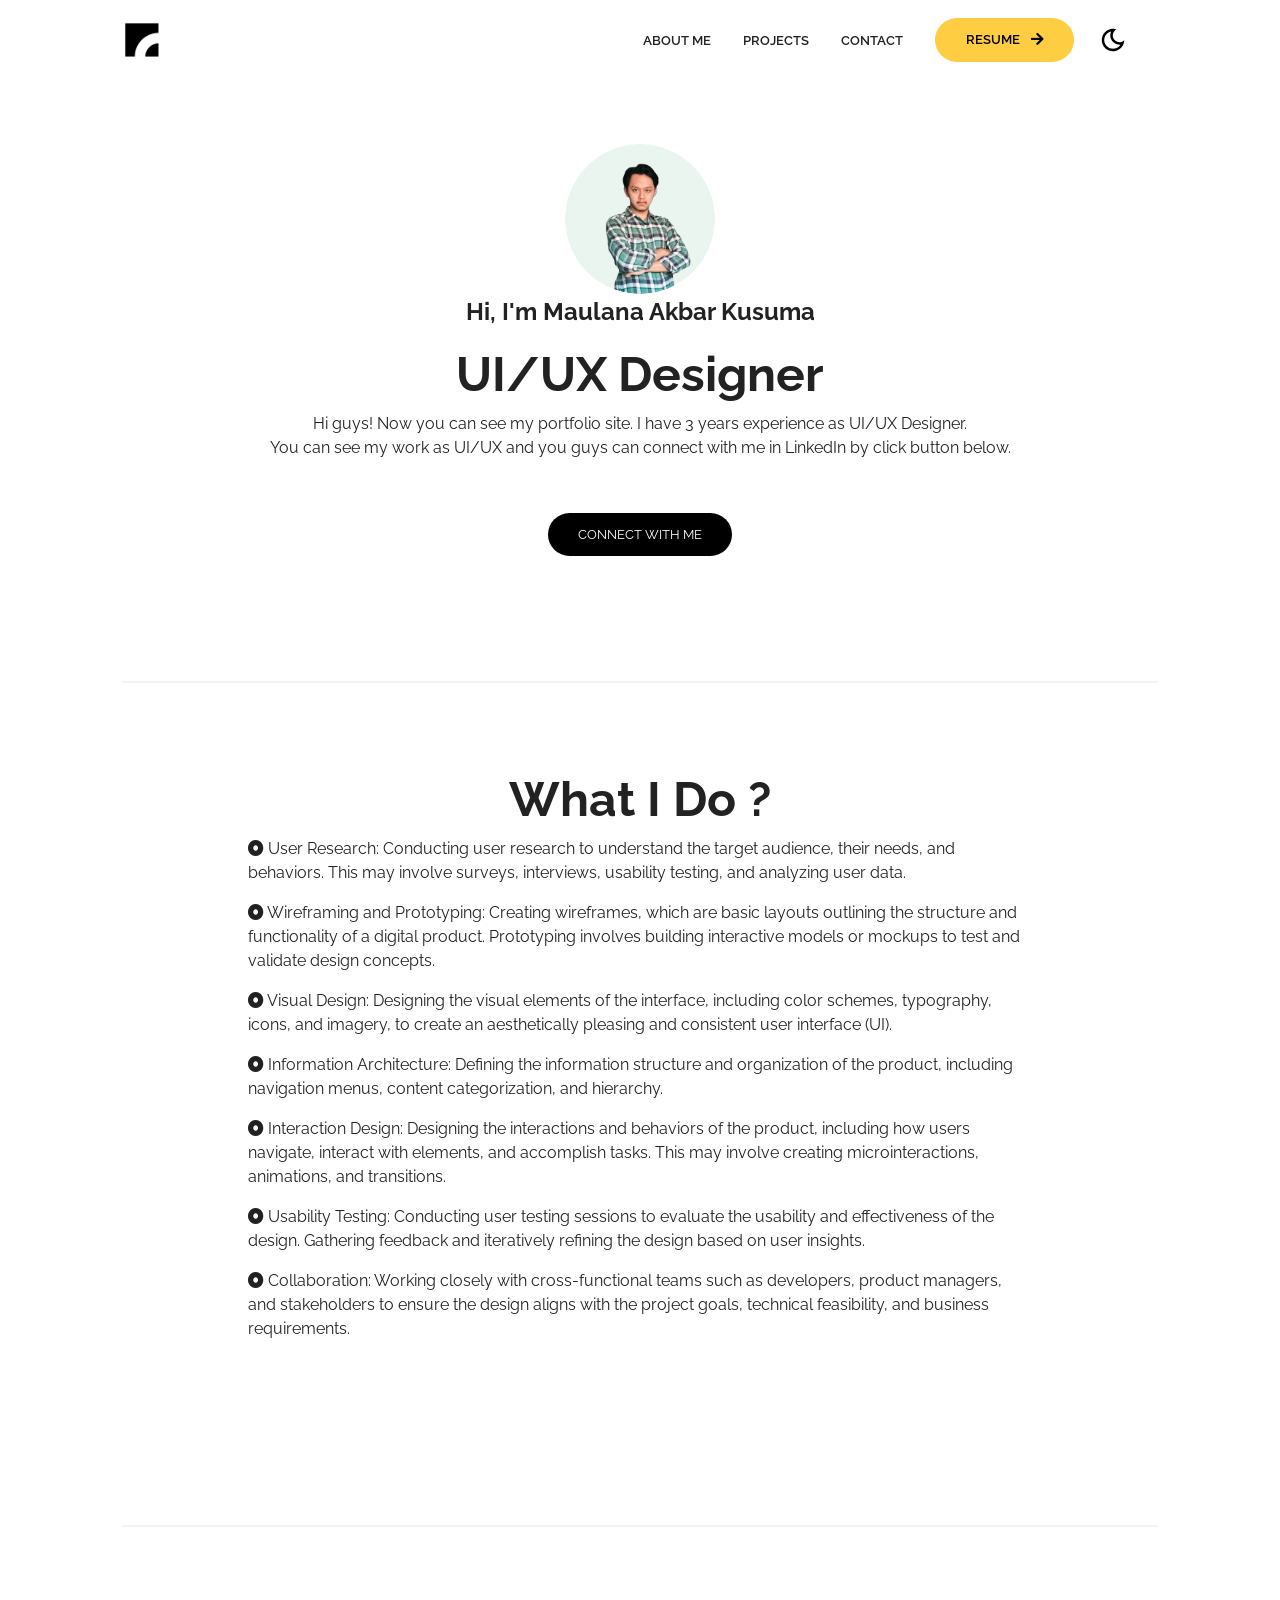
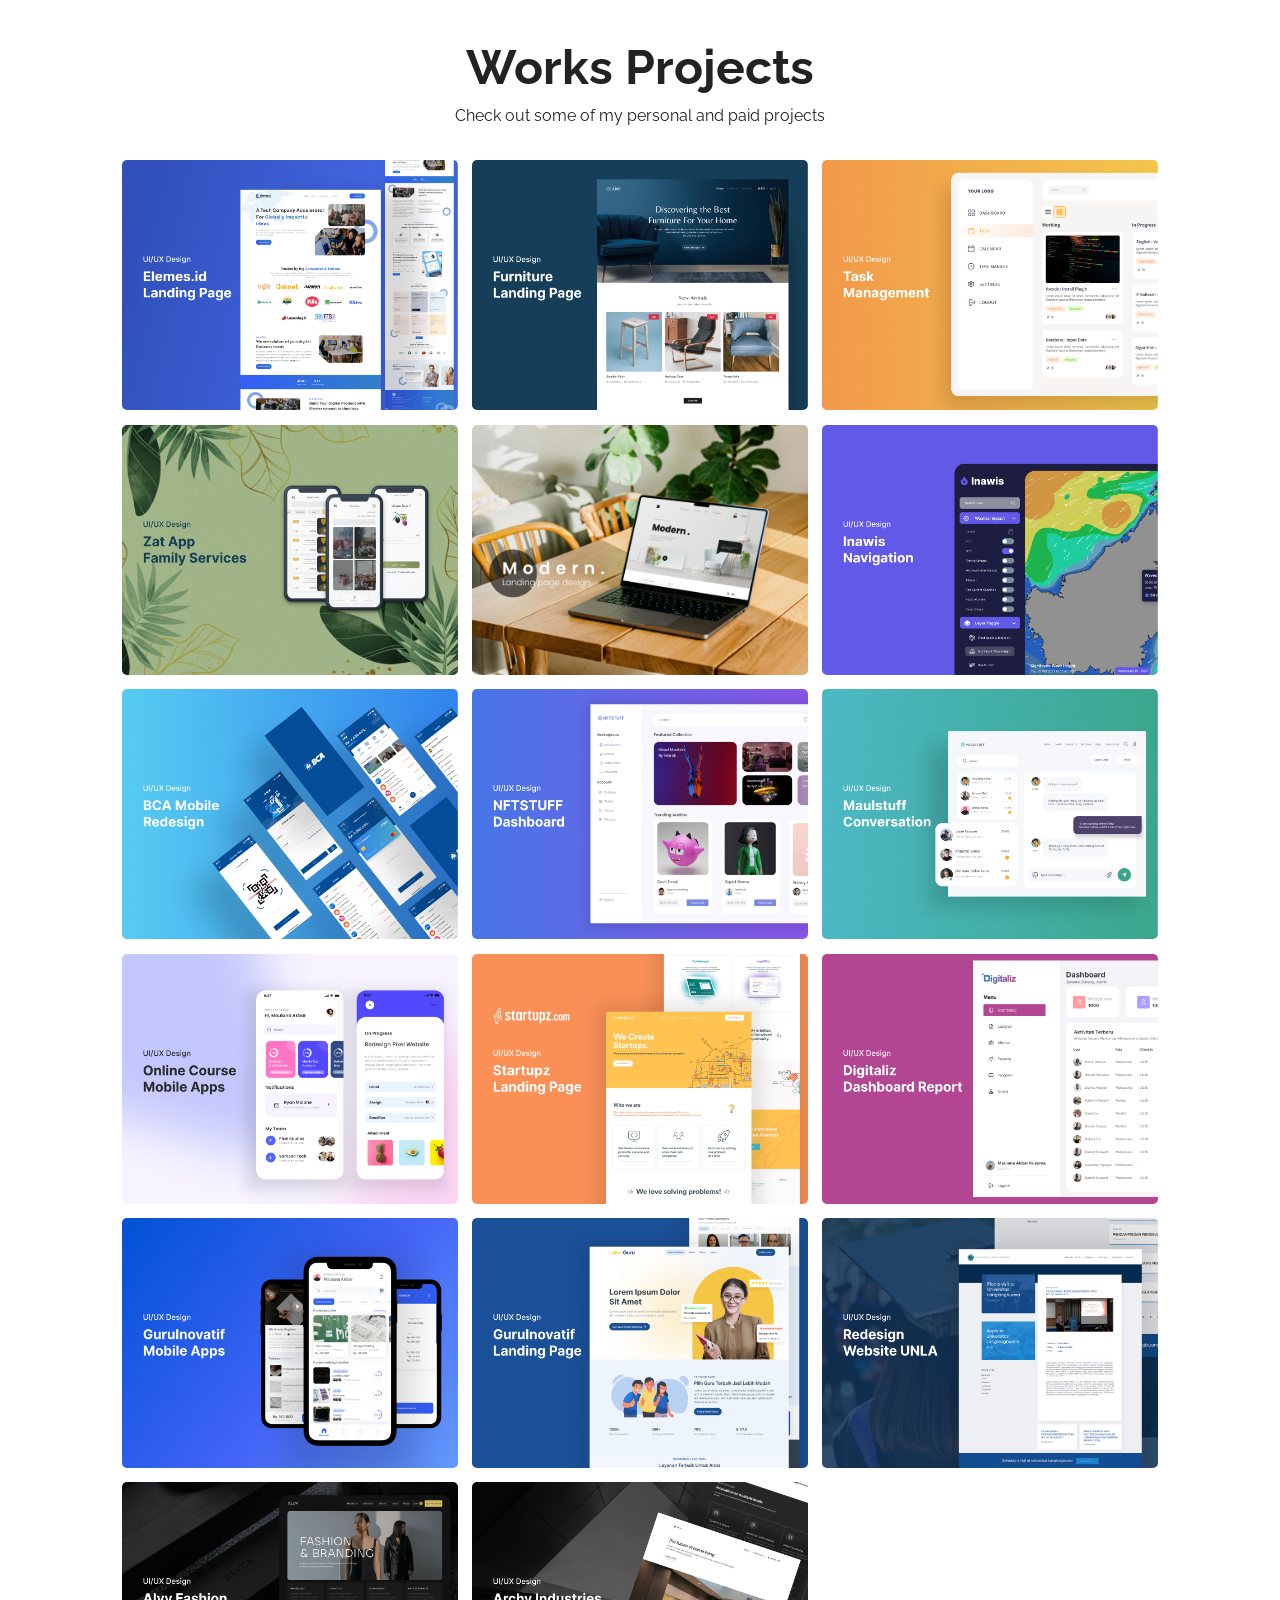
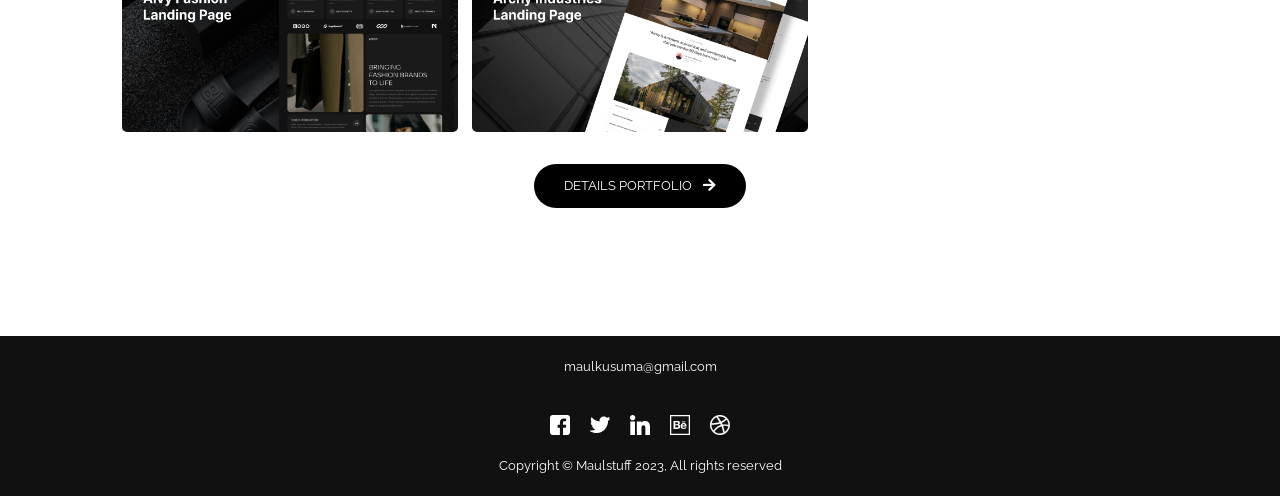
==== commit 69dd36b9: "Update index.html" ====
--- a/index.html
+++ b/index.html
@@ -113,7 +113,7 @@
           <!--<h2>UI/UX Designer</h2> -->
 
           <p>
-            Hi guys! Now you can see my portfolio site. I have 2 year experience
+            Hi guys! Now you can see my portfolio site. I have 3 years experience
             as UI/UX Designer.<br />
             You can see my work as UI/UX and you guys can connect with me in
             LinkedIn by click button below.
@@ -517,7 +517,7 @@
         </div>
       </article>
       <a
-        href="https://drive.google.com/file/d/17fbpIZ1PMF_nA6kcBOVyBpdSHMc8NYAP/view?usp=sharing"
+        href="https://drive.google.com/file/d/1WyxW4-rHMJLu0ps8ij8hsLXcblXNj66O/view?usp=sharing"
         class="btn btn-secondary"
         >Details Portfolio <i class="fas fa-arrow-right"></i
       ></a>
